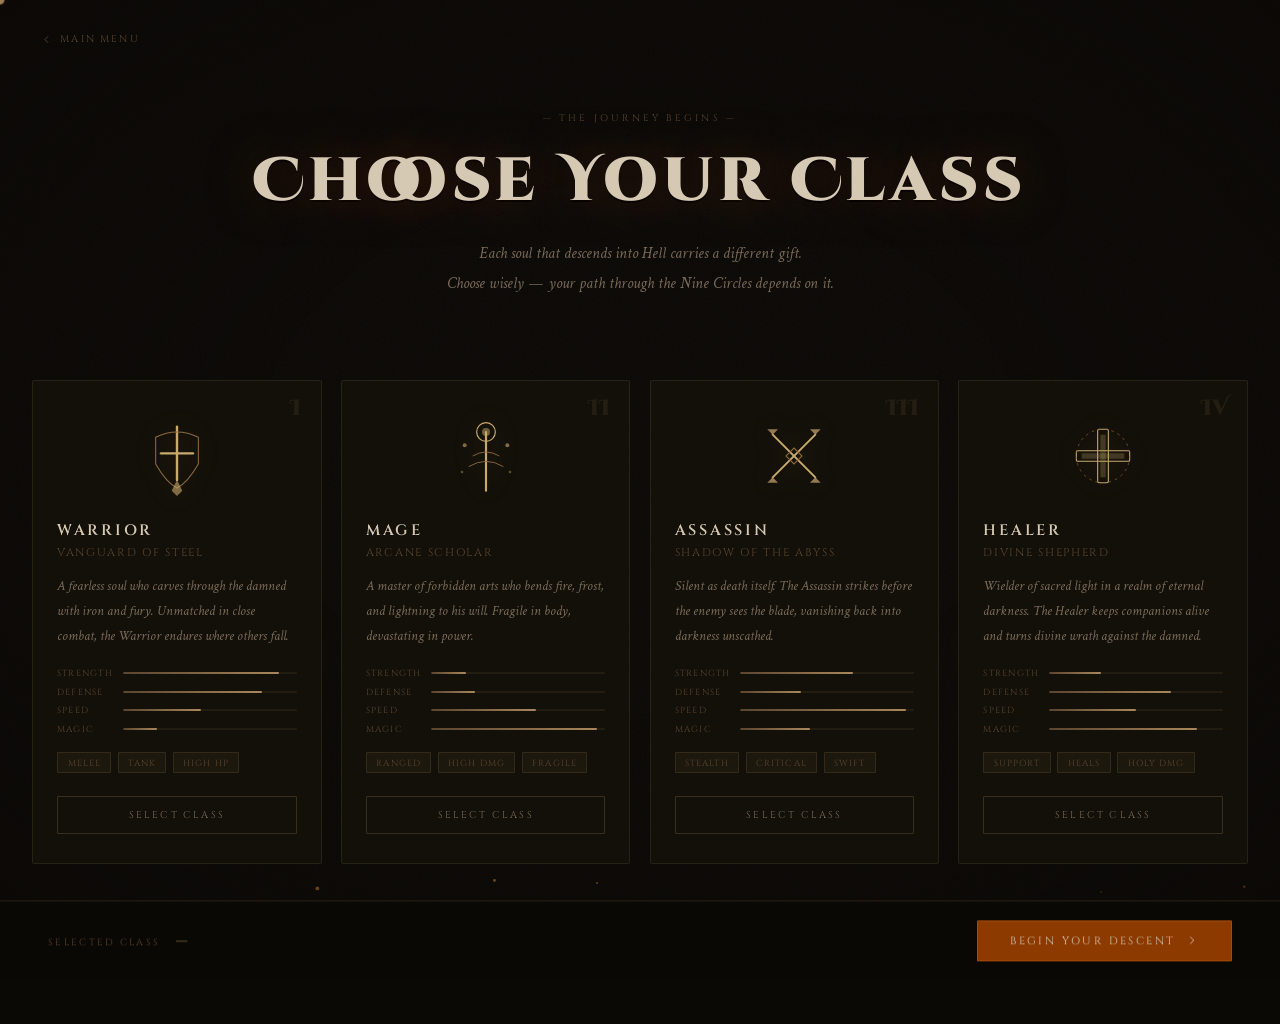
==== html/characters.html @ 92efad8e "Summary new change of the code, and new ideas" ====
<!DOCTYPE html>
<html lang="en">
<head>
  <meta charset="UTF-8"/>
  <meta name="viewport" content="width=device-width,initial-scale=1.0"/>
  <title>Choose Your Class — Inferno Quest</title>
  <link rel="preconnect" href="https://fonts.googleapis.com"/>
  <link href="https://fonts.googleapis.com/css2?family=Cinzel+Decorative:wght@700;900&family=Cinzel:wght@400;600&family=Crimson+Text:ital,wght@0,400;1,400&display=swap" rel="stylesheet"/>
  <link rel="stylesheet" href="../css/characters.css"/>
</head>
<body>

<div id="cursor"></div>
<canvas id="cvs"></canvas>

<!-- Vignettatura -->
<div class="vignette"></div>

<!-- Indietro -->
<a class="back-link" href="./home.html">
  <svg width="13" height="13" viewBox="0 0 24 24" fill="none" stroke="currentColor" stroke-width="1.6">
    <polyline points="15 18 9 12 15 6"/>
  </svg>
  Main Menu
</a>

<div class="page">

  <!-- Intestazione -->
  <header class="page-header">
    <div class="header-label">— The Journey Begins —</div>
    <h1 class="page-title">Choose Your Class</h1>
    <p class="page-sub">
      Each soul that descends into Hell carries a different gift.<br/>
      Choose wisely — your path through the Nine Circles depends on it.
    </p>
  </header>

  <!-- Griglia delle classi -->
  <div class="class-grid" id="classGrid">

    <!-- GUERRIERO -->
    <div class="class-card" data-class="warrior" tabindex="0" role="button" aria-label="Select Warrior">
      <div class="card-bg">
        <div class="card-bg-glow warrior-glow"></div>
      </div>
      <div class="card-emblem">
        <svg viewBox="0 0 60 60" fill="none" xmlns="http://www.w3.org/2000/svg">
          <!-- Spada -->
          <line x1="30" y1="8" x2="30" y2="48" stroke="#C8A96E" stroke-width="1.8" stroke-linecap="round"/>
          <!-- Guardia -->
          <line x1="18" y1="28" x2="42" y2="28" stroke="#C8A96E" stroke-width="1.8" stroke-linecap="round"/>
          <!-- Contorno dello scudo -->
          <path d="M14 16 Q30 8 46 16 L46 36 Q38 50 30 54 Q22 50 14 36 Z" stroke="#8B6A40" stroke-width=".8" fill="none"/>
          <!-- Impugnatura a rombo -->
          <polygon points="30,48 26,56 30,60 34,56" fill="#C8A96E" opacity=".6"/>
        </svg>
      </div>
      <div class="card-number">I</div>
      <div class="card-body">
        <h2 class="card-title">Warrior</h2>
        <p class="card-role">Vanguard of Steel</p>
        <p class="card-desc">
          A fearless soul who carves through the damned with iron and fury.
          Unmatched in close combat, the Warrior endures where others fall.
        </p>
        <div class="card-stats">
          <div class="stat"><span class="stat-name">Strength</span><div class="stat-bar"><div class="stat-fill" style="--w:90%"></div></div></div>
          <div class="stat"><span class="stat-name">Defense</span><div class="stat-bar"><div class="stat-fill" style="--w:80%"></div></div></div>
          <div class="stat"><span class="stat-name">Speed</span><div class="stat-bar"><div class="stat-fill" style="--w:45%"></div></div></div>
          <div class="stat"><span class="stat-name">Magic</span><div class="stat-bar"><div class="stat-fill" style="--w:20%"></div></div></div>
        </div>
        <div class="card-tags">
          <span class="tag">Melee</span>
          <span class="tag">Tank</span>
          <span class="tag">High HP</span>
        </div>
      </div>
      <button class="card-select-btn">Select Class</button>
      <div class="card-border-anim"></div>
    </div>

    <!-- MAGO -->
    <div class="class-card" data-class="mage" tabindex="0" role="button" aria-label="Select Mage">
      <div class="card-bg">
        <div class="card-bg-glow mage-glow"></div>
      </div>
      <div class="card-emblem">
        <svg viewBox="0 0 60 60" fill="none" xmlns="http://www.w3.org/2000/svg">
          <!-- Bastone -->
          <line x1="30" y1="12" x2="30" y2="56" stroke="#C8A96E" stroke-width="1.6" stroke-linecap="round"/>
          <!-- Sfera -->
          <circle cx="30" cy="12" r="7" stroke="#C8A96E" stroke-width=".9" fill="none"/>
          <circle cx="30" cy="12" r="3" fill="#C8A96E" opacity=".5"/>
          <!-- Linee arcane -->
          <path d="M20 30 Q30 24 40 30" stroke="#8B6A40" stroke-width=".7" fill="none"/>
          <path d="M17 38 Q30 30 43 38" stroke="#8B6A40" stroke-width=".7" fill="none"/>
          <!-- Stelle -->
          <circle cx="14" cy="22" r="1.5" fill="#C8A96E" opacity=".6"/>
          <circle cx="46" cy="22" r="1.5" fill="#C8A96E" opacity=".6"/>
          <circle cx="12" cy="42" r="1" fill="#C8A96E" opacity=".4"/>
          <circle cx="48" cy="42" r="1" fill="#C8A96E" opacity=".4"/>
        </svg>
      </div>
      <div class="card-number">II</div>
      <div class="card-body">
        <h2 class="card-title">Mage</h2>
        <p class="card-role">Arcane Scholar</p>
        <p class="card-desc">
          A master of forbidden arts who bends fire, frost, and lightning to
          his will. Fragile in body, devastating in power.
        </p>
        <div class="card-stats">
          <div class="stat"><span class="stat-name">Strength</span><div class="stat-bar"><div class="stat-fill" style="--w:20%"></div></div></div>
          <div class="stat"><span class="stat-name">Defense</span><div class="stat-bar"><div class="stat-fill" style="--w:25%"></div></div></div>
          <div class="stat"><span class="stat-name">Speed</span><div class="stat-bar"><div class="stat-fill" style="--w:60%"></div></div></div>
          <div class="stat"><span class="stat-name">Magic</span><div class="stat-bar"><div class="stat-fill" style="--w:95%"></div></div></div>
        </div>
        <div class="card-tags">
          <span class="tag">Ranged</span>
          <span class="tag">High DMG</span>
          <span class="tag">Fragile</span>
        </div>
      </div>
      <button class="card-select-btn">Select Class</button>
      <div class="card-border-anim"></div>
    </div>

    <!-- ASSASSINO -->
    <div class="class-card" data-class="assassin" tabindex="0" role="button" aria-label="Select Assassin">
      <div class="card-bg">
        <div class="card-bg-glow assassin-glow"></div>
      </div>
      <div class="card-emblem">
        <svg viewBox="0 0 60 60" fill="none" xmlns="http://www.w3.org/2000/svg">
          <!-- Due pugnali incrociati -->
          <line x1="14" y1="14" x2="46" y2="46" stroke="#C8A96E" stroke-width="1.5" stroke-linecap="round"/>
          <line x1="46" y1="14" x2="14" y2="46" stroke="#C8A96E" stroke-width="1.5" stroke-linecap="round"/>
          <!-- Punte -->
          <polygon points="14,14 10,10 18,10" fill="#C8A96E" opacity=".7"/>
          <polygon points="46,14 50,10 42,10" fill="#C8A96E" opacity=".7"/>
          <polygon points="14,46 10,50 18,50" fill="#C8A96E" opacity=".7"/>
          <polygon points="46,46 50,50 42,50" fill="#C8A96E" opacity=".7"/>
          <!-- Gemma centrale -->
          <polygon points="30,24 36,30 30,36 24,30" stroke="#8B6A40" stroke-width=".8" fill="none"/>
        </svg>
      </div>
      <div class="card-number">III</div>
      <div class="card-body">
        <h2 class="card-title">Assassin</h2>
        <p class="card-role">Shadow of the Abyss</p>
        <p class="card-desc">
          Silent as death itself. The Assassin strikes before the enemy
          sees the blade, vanishing back into darkness unscathed.
        </p>
        <div class="card-stats">
          <div class="stat"><span class="stat-name">Strength</span><div class="stat-bar"><div class="stat-fill" style="--w:65%"></div></div></div>
          <div class="stat"><span class="stat-name">Defense</span><div class="stat-bar"><div class="stat-fill" style="--w:35%"></div></div></div>
          <div class="stat"><span class="stat-name">Speed</span><div class="stat-bar"><div class="stat-fill" style="--w:95%"></div></div></div>
          <div class="stat"><span class="stat-name">Magic</span><div class="stat-bar"><div class="stat-fill" style="--w:40%"></div></div></div>
        </div>
        <div class="card-tags">
          <span class="tag">Stealth</span>
          <span class="tag">Critical</span>
          <span class="tag">Swift</span>
        </div>
      </div>
      <button class="card-select-btn">Select Class</button>
      <div class="card-border-anim"></div>
    </div>

    <!-- GUARITORE -->
    <div class="class-card" data-class="healer" tabindex="0" role="button" aria-label="Select Healer">
      <div class="card-bg">
        <div class="card-bg-glow healer-glow"></div>
      </div>
      <div class="card-emblem">
        <svg viewBox="0 0 60 60" fill="none" xmlns="http://www.w3.org/2000/svg">
          <!-- Croce di luce -->
          <rect x="26" y="10" width="8" height="40" rx="1" stroke="#C8A96E" stroke-width=".8" fill="none"/>
          <rect x="10" y="26" width="40" height="8" rx="1" stroke="#C8A96E" stroke-width=".8" fill="none"/>
          <!-- Bagliore interno della croce -->
          <rect x="28" y="14" width="4" height="32" rx=".5" fill="#C8A96E" opacity=".25"/>
          <rect x="14" y="28" width="32" height="4" rx=".5" fill="#C8A96E" opacity=".25"/>
          <!-- Aureola -->
          <circle cx="30" cy="30" r="20" stroke="#8B6A40" stroke-width=".5" stroke-dasharray="2 3" fill="none"/>
        </svg>
      </div>
      <div class="card-number">IV</div>
      <div class="card-body">
        <h2 class="card-title">Healer</h2>
        <p class="card-role">Divine Shepherd</p>
        <p class="card-desc">
          Wielder of sacred light in a realm of eternal darkness. The Healer
          keeps companions alive and turns divine wrath against the damned.
        </p>
        <div class="card-stats">
          <div class="stat"><span class="stat-name">Strength</span><div class="stat-bar"><div class="stat-fill" style="--w:30%"></div></div></div>
          <div class="stat"><span class="stat-name">Defense</span><div class="stat-bar"><div class="stat-fill" style="--w:70%"></div></div></div>
          <div class="stat"><span class="stat-name">Speed</span><div class="stat-bar"><div class="stat-fill" style="--w:50%"></div></div></div>
          <div class="stat"><span class="stat-name">Magic</span><div class="stat-bar"><div class="stat-fill" style="--w:85%"></div></div></div>
        </div>
        <div class="card-tags">
          <span class="tag">Support</span>
          <span class="tag">Heals</span>
          <span class="tag">Holy DMG</span>
        </div>
      </div>
      <button class="card-select-btn">Select Class</button>
      <div class="card-border-anim"></div>
    </div>

  </div><!-- /class-grid -->

  <!-- Barra di conferma, nascosta fino alla selezione -->
  <div class="confirm-bar" id="confirmBar">
    <div class="confirm-info">
      <span class="confirm-label">Selected Class</span>
      <span class="confirm-name" id="confirmName">—</span>
    </div>
    <button class="confirm-btn" id="confirmBtn">
      Begin Your Descent
      <svg width="14" height="14" viewBox="0 0 24 24" fill="none" stroke="currentColor" stroke-width="1.5">
        <polyline points="9 18 15 12 9 6"/>
      </svg>
    </button>
  </div>

</div><!-- /page -->

<!-- Finestra di conferma -->
<div class="modal" id="modal">
  <div class="modal-box">
    <div class="modal-emblem" id="modalEmblem"></div>
    <div class="modal-label">Your soul shall walk as</div>
    <div class="modal-class-name" id="modalClassName">—</div>
    <p class="modal-desc" id="modalDesc">—</p>
    <div class="modal-btns">
      <button class="modal-btn ghost" id="modalCancel">Choose Again</button>
      <button class="modal-btn primary" id="modalConfirm">Enter Hell</button>
    </div>
  </div>
</div>

<script src="../js/pages/characters.js"></script>
</body>
</html>
---- css/characters.css ----
/* ═══════════════════════════════════════════════════
   INFERNO QUEST — choose-class.css
   Elden Ring / Dark Souls aesthetic
   ═══════════════════════════════════════════════════ */

:root {
  --ash:        #0B0906;
  --stone:      #131009;
  --cinder:     #1C150E;
  --ember:      #8C3A00;
  --ember-h:    #C25A10;
  --gold:       #A8875A;
  --gold-h:     #D4AA74;
  --gold-dim:   #5A4530;
  --bone:       #D6C9B4;
  --bone-dim:   #7A6A58;
  --f-title:    'Cinzel Decorative', serif;
  --f-ui:       'Cinzel', serif;
  --f-body:     'Crimson Text', serif;
  --ease:       cubic-bezier(.22,.68,0,1.2);
  --ease-out:   cubic-bezier(.4,0,.2,1);
}

/* ── Reset ── */
*, *::before, *::after { box-sizing: border-box; margin: 0; padding: 0; }
html { font-size: 16px; }
body {
  background: var(--ash);
  color: var(--bone);
  font-family: var(--f-body);
  min-height: 100vh;
  overflow-x: hidden;
  cursor: none;
}
button, a { cursor: none; }

/* ── Noise overlay ── */
body::before {
  content: '';
  position: fixed; inset: 0; z-index: 1; pointer-events: none;
  background-image: url("data:image/svg+xml,%3Csvg viewBox='0 0 300 300' xmlns='http://www.w3.org/2000/svg'%3E%3Cfilter id='n'%3E%3CfeTurbulence type='fractalNoise' baseFrequency='.85' numOctaves='4' stitchTiles='stitch'/%3E%3C/filter%3E%3Crect width='100%25' height='100%25' filter='url(%23n)' opacity='.05'/%3E%3C/svg%3E");
  background-size: 300px; opacity: .65;
}

/* ── Canvas ── */
#cvs { position: fixed; inset: 0; z-index: 2; pointer-events: none; }

/* ── Vignette ── */
.vignette {
  position: fixed; inset: 0; z-index: 3; pointer-events: none;
  background: radial-gradient(ellipse 85% 85% at 50% 50%,
    transparent 35%, rgba(11,9,6,.9) 100%);
}

/* ── Custom cursor ── */
#cursor {
  position: fixed; z-index: 9999; pointer-events: none;
  width: 9px; height: 9px;
  background: var(--gold);
  border-radius: 50%;
  transform: translate(-50%,-50%);
  transition: width .15s, height .15s, background .2s;
  mix-blend-mode: difference;
}
#cursor.hover { width: 20px; height: 20px; background: var(--gold-h); }

/* ── Back link ── */
.back-link {
  position: fixed; top: 2rem; left: 2.5rem; z-index: 50;
  font-family: var(--f-ui); font-size: .62rem;
  letter-spacing: .22em; text-transform: uppercase;
  color: var(--gold-dim); text-decoration: none;
  display: flex; align-items: center; gap: .45rem;
  transition: color .2s;
}
.back-link:hover { color: var(--gold); }
.back-link:hover svg { transform: translateX(-3px); }
.back-link svg { transition: transform .2s; }

/* ── Page wrapper ── */
.page {
  position: relative; z-index: 10;
  padding: 7rem 2rem 10rem;
  max-width: 1280px; margin: 0 auto;
}

/* ── Page header ── */
.page-header {
  text-align: center;
  margin-bottom: 5rem;
  animation: fadeUp .9s var(--ease-out) both;
}
@keyframes fadeUp {
  from { opacity: 0; transform: translateY(18px); }
  to   { opacity: 1; transform: translateY(0); }
}

.header-label {
  font-family: var(--f-ui); font-size: .6rem;
  letter-spacing: .32em; text-transform: uppercase;
  color: var(--gold-dim); margin-bottom: 1rem;
}
.page-title {
  font-family: var(--f-title);
  font-size: clamp(2rem, 5vw, 3.8rem);
  font-weight: 900; letter-spacing: .08em;
  color: var(--bone);
  text-shadow: 0 0 50px rgba(140,58,0,.4), 0 2px 0 rgba(0,0,0,.8);
  margin-bottom: 1rem;
}
.page-sub {
  font-size: 1rem; line-height: 1.9;
  color: var(--bone-dim); font-style: italic;
}

/* ── Class grid ── */
.class-grid {
  display: grid;
  grid-template-columns: repeat(4, 1fr);
  gap: 1.2rem;
}

/* ── Class card ── */
.class-card {
  position: relative;
  background: var(--stone);
  border: 1px solid rgba(168,135,90,.14);
  border-radius: 2px;
  overflow: hidden;
  display: flex; flex-direction: column;
  padding: 0 0 1.8rem;

  /* entrance */
  opacity: 0; transform: translateY(22px);
  transition:
    opacity .55s var(--ease-out),
    transform .55s var(--ease-out),
    border-color .3s,
    box-shadow .3s;
  outline: none;
}
.class-card.entered { opacity: 1; transform: translateY(0); }

.class-card:hover {
  border-color: rgba(168,135,90,.45);
  box-shadow: 0 0 30px rgba(100,40,0,.25), 0 8px 30px rgba(0,0,0,.4);
  transform: translateY(-4px) !important;
}
.class-card:focus-visible {
  border-color: var(--gold);
  box-shadow: 0 0 0 2px var(--gold-dim);
}
.class-card.active {
  border-color: var(--gold);
  box-shadow: 0 0 40px rgba(168,135,90,.2), 0 8px 40px rgba(0,0,0,.5);
}

/* Atmospheric bg glow per class */
.card-bg { position: absolute; inset: 0; pointer-events: none; z-index: 0; }
.card-bg-glow {
  position: absolute; border-radius: 50%;
  filter: blur(40px); opacity: 0;
  transition: opacity .5s;
}
.class-card:hover .card-bg-glow,
.class-card.active .card-bg-glow { opacity: 1; }

.warrior-glow  { width: 160px; height: 160px; top: -40px; left: 50%; transform: translateX(-50%); background: rgba(180,80,0,.35); }
.mage-glow     { width: 160px; height: 160px; top: -40px; left: 50%; transform: translateX(-50%); background: rgba(60,80,200,.3); }
.assassin-glow { width: 160px; height: 160px; top: -40px; left: 50%; transform: translateX(-50%); background: rgba(30,120,60,.28); }
.healer-glow   { width: 160px; height: 160px; top: -40px; left: 50%; transform: translateX(-50%); background: rgba(180,150,50,.3); }

/* Card number */
.card-number {
  position: absolute; top: 1rem; right: 1.2rem;
  font-family: var(--f-title); font-size: 1.4rem; font-weight: 900;
  color: rgba(168,135,90,.12); z-index: 2; line-height: 1;
  transition: color .3s;
}
.class-card:hover .card-number,
.class-card.active .card-number { color: rgba(168,135,90,.28); }

/* Emblem */
.card-emblem {
  position: relative; z-index: 2;
  width: 80px; height: 80px;
  margin: 2.2rem auto 1.5rem;
  filter: drop-shadow(0 0 12px rgba(168,135,90,.2));
  transition: filter .3s, transform .35s var(--ease);
}
.class-card:hover .card-emblem {
  filter: drop-shadow(0 0 22px rgba(168,135,90,.45));
  transform: scale(1.06);
}
.class-card.active .card-emblem {
  filter: drop-shadow(0 0 28px rgba(168,135,90,.6));
}

/* Card body */
.card-body { position: relative; z-index: 2; padding: 0 1.5rem; flex: 1; }

.card-title {
  font-family: var(--f-ui); font-size: .95rem; font-weight: 600;
  letter-spacing: .18em; text-transform: uppercase; color: var(--bone);
  margin-bottom: .25rem;
}
.card-role {
  font-size: .7rem; letter-spacing: .15em; text-transform: uppercase;
  color: var(--gold-dim); margin-bottom: .9rem;
  font-family: var(--f-ui);
}
.card-desc {
  font-size: .88rem; line-height: 1.75; color: var(--bone-dim);
  font-style: italic; margin-bottom: 1.2rem;
}

/* Stats */
.card-stats { display: flex; flex-direction: column; gap: .4rem; margin-bottom: 1.1rem; }
.stat { display: flex; align-items: center; gap: .6rem; }
.stat-name {
  font-family: var(--f-ui); font-size: .55rem;
  letter-spacing: .14em; text-transform: uppercase;
  color: var(--gold-dim); min-width: 56px;
}
.stat-bar {
  flex: 1; height: 2px; background: rgba(168,135,90,.1);
  border-radius: 1px; overflow: hidden;
}
.stat-fill {
  height: 100%; width: 0;
  background: linear-gradient(to right, var(--gold-dim), var(--gold));
  border-radius: 1px;
  transition: width .8s var(--ease-out);
}
.class-card.entered .stat-fill { width: var(--w); }

/* Tags */
.card-tags { display: flex; gap: .4rem; flex-wrap: wrap; }
.tag {
  font-family: var(--f-ui); font-size: .55rem;
  letter-spacing: .12em; text-transform: uppercase;
  padding: .22rem .6rem; border-radius: 1px;
  background: rgba(168,135,90,.07);
  border: 1px solid rgba(168,135,90,.16);
  color: var(--gold-dim);
}

/* Select button */
.card-select-btn {
  position: relative; z-index: 2;
  margin: 1.4rem 1.5rem 0;
  padding: .7rem 1rem;
  background: transparent;
  border: 1px solid rgba(168,135,90,.25);
  border-radius: 1px;
  font-family: var(--f-ui); font-size: .62rem;
  letter-spacing: .22em; text-transform: uppercase;
  color: var(--bone-dim);
  width: calc(100% - 3rem);
  transition: background .25s, border-color .25s, color .25s;
}
.card-select-btn:hover { background: rgba(168,135,90,.08); border-color: var(--gold); color: var(--gold); }
.class-card.active .card-select-btn {
  background: rgba(168,135,90,.12); border-color: var(--gold); color: var(--gold);
}

/* Animated border on active */
.card-border-anim {
  position: absolute; inset: 0; z-index: 1; pointer-events: none;
  border: 1px solid transparent;
  transition: border-color .3s;
}
.class-card.active .card-border-anim { border-color: rgba(168,135,90,.3); }

/* Horizontal top accent line */
.class-card::after {
  content: '';
  position: absolute; top: 0; left: 0; right: 0;
  height: 1px;
  background: linear-gradient(to right, transparent, var(--gold-dim), transparent);
  opacity: 0; transition: opacity .3s;
}
.class-card:hover::after,
.class-card.active::after { opacity: 1; }

/* ── Confirm bar ── */
.confirm-bar {
  position: fixed; bottom: 0; left: 0; right: 0;
  z-index: 200;
  display: flex; align-items: center; justify-content: space-between;
  padding: 1.2rem 3rem;
  background: rgba(11,9,6,.95);
  border-top: 1px solid rgba(168,135,90,.2);
  backdrop-filter: blur(12px);
  transform: translateY(100%);
  transition: transform .4s var(--ease-out);
}
.confirm-bar.visible { transform: translateY(0); }

.confirm-info { display: flex; align-items: baseline; gap: 1rem; }
.confirm-label {
  font-family: var(--f-ui); font-size: .6rem;
  letter-spacing: .24em; text-transform: uppercase; color: var(--gold-dim);
}
.confirm-name {
  font-family: var(--f-ui); font-size: .88rem;
  letter-spacing: .14em; text-transform: uppercase; color: var(--gold);
}

.confirm-btn {
  display: flex; align-items: center; gap: .6rem;
  padding: .75rem 2rem;
  background: var(--ember);
  border: 1px solid rgba(194,90,16,.5); border-radius: 1px;
  font-family: var(--f-ui); font-size: .68rem;
  letter-spacing: .22em; text-transform: uppercase;
  color: var(--bone);
  transition: background .25s, box-shadow .25s, transform .2s;
}
.confirm-btn:hover {
  background: var(--ember-h);
  box-shadow: 0 0 24px rgba(194,90,16,.35);
  transform: translateY(-1px);
}
.confirm-btn svg { transition: transform .2s; }
.confirm-btn:hover svg { transform: translateX(3px); }

/* ── Modal ── */
.modal {
  position: fixed; inset: 0; z-index: 500;
  display: flex; align-items: center; justify-content: center;
  background: rgba(0,0,0,0); backdrop-filter: blur(0px);
  pointer-events: none;
  transition: background .35s, backdrop-filter .35s;
}
.modal.open {
  background: rgba(0,0,0,.75);
  backdrop-filter: blur(8px);
  pointer-events: all;
}
.modal-box {
  background: var(--cinder);
  border: 1px solid rgba(168,135,90,.3);
  border-radius: 2px;
  padding: 3rem 2.5rem;
  max-width: 420px; width: 90%;
  text-align: center;
  box-shadow: 0 30px 70px rgba(0,0,0,.7), 0 0 40px rgba(100,40,0,.1);
  transform: scale(.92) translateY(16px);
  opacity: 0;
  transition: transform .35s var(--ease), opacity .35s;
}
.modal.open .modal-box { transform: scale(1) translateY(0); opacity: 1; }

.modal-label {
  font-family: var(--f-ui); font-size: .6rem;
  letter-spacing: .28em; text-transform: uppercase;
  color: var(--gold-dim); margin-bottom: .6rem;
}
.modal-class-name {
  font-family: var(--f-title); font-size: 1.8rem;
  font-weight: 900; letter-spacing: .1em;
  color: var(--gold);
  text-shadow: 0 0 30px rgba(168,135,90,.4);
  margin-bottom: .8rem;
}
.modal-desc {
  font-size: .92rem; line-height: 1.8;
  color: var(--bone-dim); font-style: italic;
  margin-bottom: 2rem;
}
.modal-btns { display: flex; gap: .8rem; justify-content: center; }

.modal-btn {
  padding: .7rem 1.6rem;
  font-family: var(--f-ui); font-size: .65rem;
  letter-spacing: .2em; text-transform: uppercase;
  border-radius: 1px;
  transition: background .2s, border-color .2s, color .2s, box-shadow .2s;
}
.modal-btn.primary {
  background: var(--ember); color: var(--bone);
  border: 1px solid rgba(194,90,16,.5);
  box-shadow: 0 0 0 rgba(194,90,16,.3);
}
.modal-btn.primary:hover {
  background: var(--ember-h);
  box-shadow: 0 0 20px rgba(194,90,16,.35);
}
.modal-btn.ghost {
  background: transparent; color: var(--bone-dim);
  border: 1px solid rgba(168,135,90,.28);
}
.modal-btn.ghost:hover { border-color: var(--gold); color: var(--gold); background: rgba(168,135,90,.05); }

/* Horizontal rule below class name in modal */
.modal-box::before {
  content: '';
  display: block; width: 60px; height: 1px;
  background: linear-gradient(to right, transparent, var(--gold-dim), transparent);
  margin: 0 auto 1.5rem;
}

/* ── Responsive ── */
@media (max-width: 1024px) {
  .class-grid { grid-template-columns: repeat(2, 1fr); gap: 1rem; }
}
@media (max-width: 600px) {
  .page { padding: 6rem 1.2rem 9rem; }
  .class-grid { grid-template-columns: 1fr; gap: .9rem; }
  .confirm-bar { padding: 1rem 1.5rem; }
  .back-link { left: 1.2rem; top: 1.2rem; }
}
@media (prefers-reduced-motion: reduce) {
  *, *::before, *::after { animation-duration: .01ms !important; transition-duration: .01ms !important; }
}
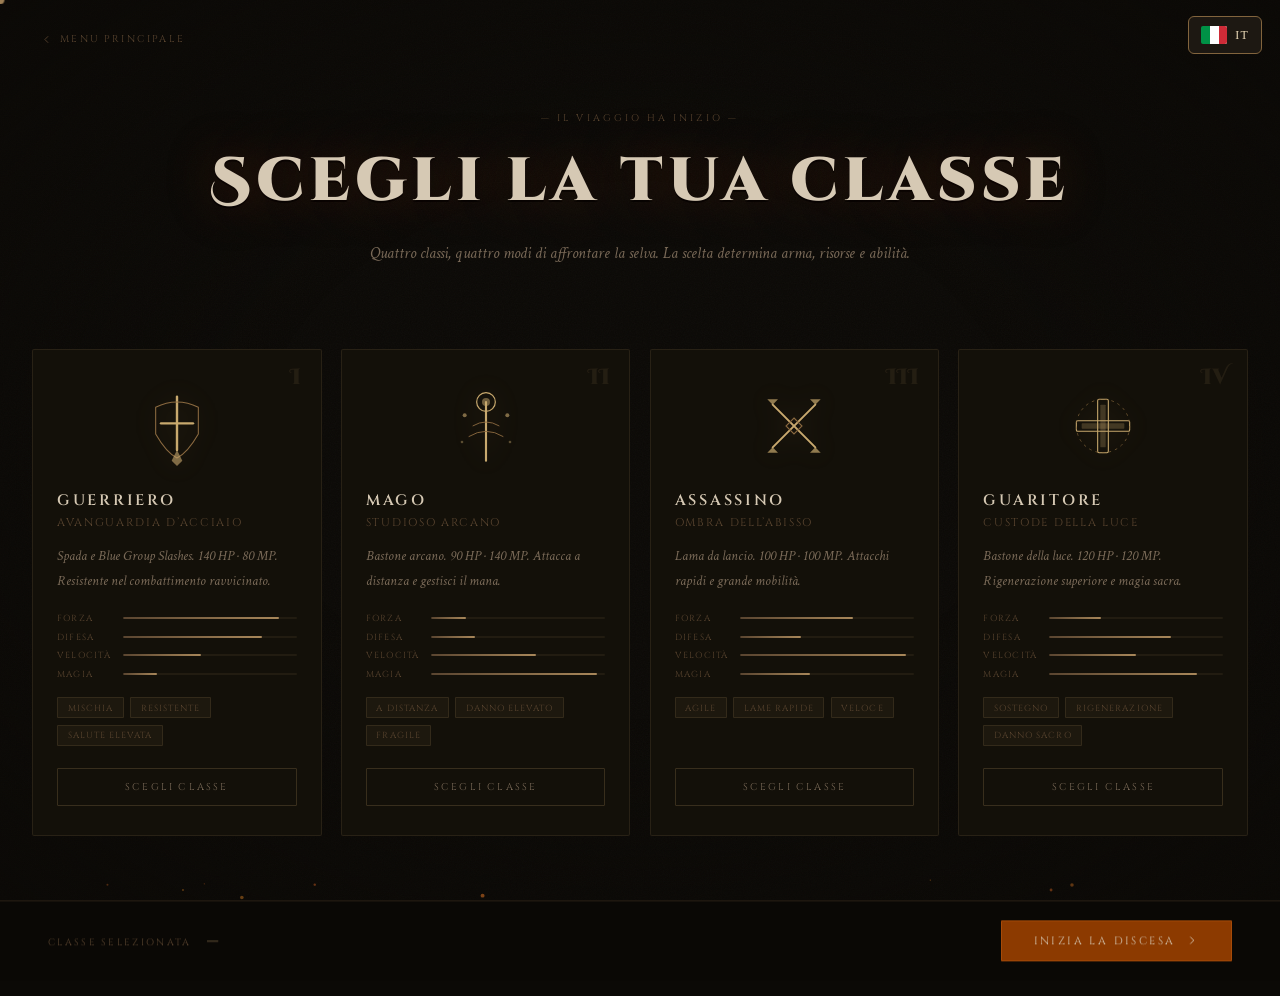
==== commit bc836e7c: "Summary a small modification of combat system and all" ====
--- a/html/characters.html
+++ b/html/characters.html
@@ -3,12 +3,14 @@
 <head>
   <meta charset="UTF-8"/>
   <meta name="viewport" content="width=device-width,initial-scale=1.0"/>
-  <title>Choose Your Class — Inferno Quest</title>
+  <title data-it="Scegli la tua classe — Inferno Quest" data-en="Choose Your Class — Inferno Quest">Scegli la tua classe — Inferno Quest</title>
   <link rel="preconnect" href="https://fonts.googleapis.com"/>
   <link href="https://fonts.googleapis.com/css2?family=Cinzel+Decorative:wght@700;900&family=Cinzel:wght@400;600&family=Crimson+Text:ital,wght@0,400;1,400&display=swap" rel="stylesheet"/>
   <link rel="stylesheet" href="../css/characters.css"/>
+<link rel="stylesheet" href="../css/common-ui.css">
 </head>
 <body>
+<button type="button" class="language-toggle" data-language-toggle></button>
 
 <div id="cursor"></div>
 <canvas id="cvs"></canvas>
@@ -21,19 +23,16 @@
   <svg width="13" height="13" viewBox="0 0 24 24" fill="none" stroke="currentColor" stroke-width="1.6">
     <polyline points="15 18 9 12 15 6"/>
   </svg>
-  Main Menu
+  <span data-it="Menu principale" data-en="Main Menu">Menu principale</span>
 </a>
 
 <div class="page">
 
   <!-- Intestazione -->
   <header class="page-header">
-    <div class="header-label">— The Journey Begins —</div>
-    <h1 class="page-title">Choose Your Class</h1>
-    <p class="page-sub">
-      Each soul that descends into Hell carries a different gift.<br/>
-      Choose wisely — your path through the Nine Circles depends on it.
-    </p>
+    <div class="header-label"><span data-it="— Il viaggio ha inizio —" data-en="— The Journey Begins —">— Il viaggio ha inizio —</span></div>
+    <h1 class="page-title"><span data-it="Scegli la tua classe" data-en="Choose Your Class">Scegli la tua classe</span></h1>
+    <p class="page-sub"><span data-it="Quattro classi, quattro modi di affrontare la selva. La scelta determina arma, risorse e abilità." data-en="Four classes, four ways to face the forest. Your choice determines weapon, resources and ability.">Quattro classi, quattro modi di affrontare la selva. La scelta determina arma, risorse e abilità.</span></p>
   </header>
 
   <!-- Griglia delle classi -->
@@ -58,25 +57,22 @@
       </div>
       <div class="card-number">I</div>
       <div class="card-body">
-        <h2 class="card-title">Warrior</h2>
-        <p class="card-role">Vanguard of Steel</p>
-        <p class="card-desc">
-          A fearless soul who carves through the damned with iron and fury.
-          Unmatched in close combat, the Warrior endures where others fall.
-        </p>
-        <div class="card-stats">
-          <div class="stat"><span class="stat-name">Strength</span><div class="stat-bar"><div class="stat-fill" style="--w:90%"></div></div></div>
-          <div class="stat"><span class="stat-name">Defense</span><div class="stat-bar"><div class="stat-fill" style="--w:80%"></div></div></div>
-          <div class="stat"><span class="stat-name">Speed</span><div class="stat-bar"><div class="stat-fill" style="--w:45%"></div></div></div>
-          <div class="stat"><span class="stat-name">Magic</span><div class="stat-bar"><div class="stat-fill" style="--w:20%"></div></div></div>
-        </div>
-        <div class="card-tags">
-          <span class="tag">Melee</span>
-          <span class="tag">Tank</span>
-          <span class="tag">High HP</span>
-        </div>
-      </div>
-      <button class="card-select-btn">Select Class</button>
+        <h2 class="card-title"><span data-it="Guerriero" data-en="Warrior">Guerriero</span></h2>
+        <p class="card-role"><span data-it="Avanguardia d’acciaio" data-en="Vanguard of Steel">Avanguardia d’acciaio</span></p>
+        <p class="card-desc"><span data-it="Spada e Blue Group Slashes. 140 HP · 80 MP. Resistente nel combattimento ravvicinato." data-en="Sword and Blue Group Slashes. 140 HP · 80 MP. Durable in close combat.">Spada e Blue Group Slashes. 140 HP · 80 MP. Resistente nel combattimento ravvicinato.</span></p>
+        <div class="card-stats">
+          <div class="stat"><span class="stat-name"><span data-it="Forza" data-en="Strength">Forza</span></span><div class="stat-bar"><div class="stat-fill" style="--w:90%"></div></div></div>
+          <div class="stat"><span class="stat-name"><span data-it="Difesa" data-en="Defense">Difesa</span></span><div class="stat-bar"><div class="stat-fill" style="--w:80%"></div></div></div>
+          <div class="stat"><span class="stat-name"><span data-it="Velocità" data-en="Speed">Velocità</span></span><div class="stat-bar"><div class="stat-fill" style="--w:45%"></div></div></div>
+          <div class="stat"><span class="stat-name"><span data-it="Magia" data-en="Magic">Magia</span></span><div class="stat-bar"><div class="stat-fill" style="--w:20%"></div></div></div>
+        </div>
+        <div class="card-tags">
+          <span class="tag"><span data-it="Mischia" data-en="Melee">Mischia</span></span>
+          <span class="tag"><span data-it="Resistente" data-en="Tank">Resistente</span></span>
+          <span class="tag"><span data-it="Salute elevata" data-en="High HP">Salute elevata</span></span>
+        </div>
+      </div>
+      <button class="card-select-btn"><span data-it="Scegli classe" data-en="Select Class">Scegli classe</span></button>
       <div class="card-border-anim"></div>
     </div>
 
@@ -104,25 +100,22 @@
       </div>
       <div class="card-number">II</div>
       <div class="card-body">
-        <h2 class="card-title">Mage</h2>
-        <p class="card-role">Arcane Scholar</p>
-        <p class="card-desc">
-          A master of forbidden arts who bends fire, frost, and lightning to
-          his will. Fragile in body, devastating in power.
-        </p>
-        <div class="card-stats">
-          <div class="stat"><span class="stat-name">Strength</span><div class="stat-bar"><div class="stat-fill" style="--w:20%"></div></div></div>
-          <div class="stat"><span class="stat-name">Defense</span><div class="stat-bar"><div class="stat-fill" style="--w:25%"></div></div></div>
-          <div class="stat"><span class="stat-name">Speed</span><div class="stat-bar"><div class="stat-fill" style="--w:60%"></div></div></div>
-          <div class="stat"><span class="stat-name">Magic</span><div class="stat-bar"><div class="stat-fill" style="--w:95%"></div></div></div>
-        </div>
-        <div class="card-tags">
-          <span class="tag">Ranged</span>
-          <span class="tag">High DMG</span>
-          <span class="tag">Fragile</span>
-        </div>
-      </div>
-      <button class="card-select-btn">Select Class</button>
+        <h2 class="card-title"><span data-it="Mago" data-en="Mage">Mago</span></h2>
+        <p class="card-role"><span data-it="Studioso arcano" data-en="Arcane Scholar">Studioso arcano</span></p>
+        <p class="card-desc"><span data-it="Bastone arcano. 90 HP · 140 MP. Attacca a distanza e gestisci il mana." data-en="Arcane staff. 90 HP · 140 MP. Attack from range and manage your mana.">Bastone arcano. 90 HP · 140 MP. Attacca a distanza e gestisci il mana.</span></p>
+        <div class="card-stats">
+          <div class="stat"><span class="stat-name"><span data-it="Forza" data-en="Strength">Forza</span></span><div class="stat-bar"><div class="stat-fill" style="--w:20%"></div></div></div>
+          <div class="stat"><span class="stat-name"><span data-it="Difesa" data-en="Defense">Difesa</span></span><div class="stat-bar"><div class="stat-fill" style="--w:25%"></div></div></div>
+          <div class="stat"><span class="stat-name"><span data-it="Velocità" data-en="Speed">Velocità</span></span><div class="stat-bar"><div class="stat-fill" style="--w:60%"></div></div></div>
+          <div class="stat"><span class="stat-name"><span data-it="Magia" data-en="Magic">Magia</span></span><div class="stat-bar"><div class="stat-fill" style="--w:95%"></div></div></div>
+        </div>
+        <div class="card-tags">
+          <span class="tag"><span data-it="A distanza" data-en="Ranged">A distanza</span></span>
+          <span class="tag"><span data-it="Danno elevato" data-en="High DMG">Danno elevato</span></span>
+          <span class="tag"><span data-it="Fragile" data-en="Fragile">Fragile</span></span>
+        </div>
+      </div>
+      <button class="card-select-btn"><span data-it="Scegli classe" data-en="Select Class">Scegli classe</span></button>
       <div class="card-border-anim"></div>
     </div>
 
@@ -147,25 +140,22 @@
       </div>
       <div class="card-number">III</div>
       <div class="card-body">
-        <h2 class="card-title">Assassin</h2>
-        <p class="card-role">Shadow of the Abyss</p>
-        <p class="card-desc">
-          Silent as death itself. The Assassin strikes before the enemy
-          sees the blade, vanishing back into darkness unscathed.
-        </p>
-        <div class="card-stats">
-          <div class="stat"><span class="stat-name">Strength</span><div class="stat-bar"><div class="stat-fill" style="--w:65%"></div></div></div>
-          <div class="stat"><span class="stat-name">Defense</span><div class="stat-bar"><div class="stat-fill" style="--w:35%"></div></div></div>
-          <div class="stat"><span class="stat-name">Speed</span><div class="stat-bar"><div class="stat-fill" style="--w:95%"></div></div></div>
-          <div class="stat"><span class="stat-name">Magic</span><div class="stat-bar"><div class="stat-fill" style="--w:40%"></div></div></div>
-        </div>
-        <div class="card-tags">
-          <span class="tag">Stealth</span>
-          <span class="tag">Critical</span>
-          <span class="tag">Swift</span>
-        </div>
-      </div>
-      <button class="card-select-btn">Select Class</button>
+        <h2 class="card-title"><span data-it="Assassino" data-en="Assassin">Assassino</span></h2>
+        <p class="card-role"><span data-it="Ombra dell’abisso" data-en="Shadow of the Abyss">Ombra dell’abisso</span></p>
+        <p class="card-desc"><span data-it="Lama da lancio. 100 HP · 100 MP. Attacchi rapidi e grande mobilità." data-en="Throwing blade. 100 HP · 100 MP. Fast attacks and high mobility.">Lama da lancio. 100 HP · 100 MP. Attacchi rapidi e grande mobilità.</span></p>
+        <div class="card-stats">
+          <div class="stat"><span class="stat-name"><span data-it="Forza" data-en="Strength">Forza</span></span><div class="stat-bar"><div class="stat-fill" style="--w:65%"></div></div></div>
+          <div class="stat"><span class="stat-name"><span data-it="Difesa" data-en="Defense">Difesa</span></span><div class="stat-bar"><div class="stat-fill" style="--w:35%"></div></div></div>
+          <div class="stat"><span class="stat-name"><span data-it="Velocità" data-en="Speed">Velocità</span></span><div class="stat-bar"><div class="stat-fill" style="--w:95%"></div></div></div>
+          <div class="stat"><span class="stat-name"><span data-it="Magia" data-en="Magic">Magia</span></span><div class="stat-bar"><div class="stat-fill" style="--w:40%"></div></div></div>
+        </div>
+        <div class="card-tags">
+          <span class="tag"><span data-it="Agile" data-en="Stealth">Agile</span></span>
+          <span class="tag"><span data-it="Lame rapide" data-en="Critical">Lame rapide</span></span>
+          <span class="tag"><span data-it="Veloce" data-en="Swift">Veloce</span></span>
+        </div>
+      </div>
+      <button class="card-select-btn"><span data-it="Scegli classe" data-en="Select Class">Scegli classe</span></button>
       <div class="card-border-anim"></div>
     </div>
 
@@ -188,25 +178,22 @@
       </div>
       <div class="card-number">IV</div>
       <div class="card-body">
-        <h2 class="card-title">Healer</h2>
-        <p class="card-role">Divine Shepherd</p>
-        <p class="card-desc">
-          Wielder of sacred light in a realm of eternal darkness. The Healer
-          keeps companions alive and turns divine wrath against the damned.
-        </p>
-        <div class="card-stats">
-          <div class="stat"><span class="stat-name">Strength</span><div class="stat-bar"><div class="stat-fill" style="--w:30%"></div></div></div>
-          <div class="stat"><span class="stat-name">Defense</span><div class="stat-bar"><div class="stat-fill" style="--w:70%"></div></div></div>
-          <div class="stat"><span class="stat-name">Speed</span><div class="stat-bar"><div class="stat-fill" style="--w:50%"></div></div></div>
-          <div class="stat"><span class="stat-name">Magic</span><div class="stat-bar"><div class="stat-fill" style="--w:85%"></div></div></div>
-        </div>
-        <div class="card-tags">
-          <span class="tag">Support</span>
-          <span class="tag">Heals</span>
-          <span class="tag">Holy DMG</span>
-        </div>
-      </div>
-      <button class="card-select-btn">Select Class</button>
+        <h2 class="card-title"><span data-it="Guaritore" data-en="Healer">Guaritore</span></h2>
+        <p class="card-role"><span data-it="Custode della luce" data-en="Divine Shepherd">Custode della luce</span></p>
+        <p class="card-desc"><span data-it="Bastone della luce. 120 HP · 120 MP. Rigenerazione superiore e magia sacra." data-en="Staff of light. 120 HP · 120 MP. Stronger regeneration and holy magic.">Bastone della luce. 120 HP · 120 MP. Rigenerazione superiore e magia sacra.</span></p>
+        <div class="card-stats">
+          <div class="stat"><span class="stat-name"><span data-it="Forza" data-en="Strength">Forza</span></span><div class="stat-bar"><div class="stat-fill" style="--w:30%"></div></div></div>
+          <div class="stat"><span class="stat-name"><span data-it="Difesa" data-en="Defense">Difesa</span></span><div class="stat-bar"><div class="stat-fill" style="--w:70%"></div></div></div>
+          <div class="stat"><span class="stat-name"><span data-it="Velocità" data-en="Speed">Velocità</span></span><div class="stat-bar"><div class="stat-fill" style="--w:50%"></div></div></div>
+          <div class="stat"><span class="stat-name"><span data-it="Magia" data-en="Magic">Magia</span></span><div class="stat-bar"><div class="stat-fill" style="--w:85%"></div></div></div>
+        </div>
+        <div class="card-tags">
+          <span class="tag"><span data-it="Sostegno" data-en="Support">Sostegno</span></span>
+          <span class="tag"><span data-it="Rigenerazione" data-en="Heals">Rigenerazione</span></span>
+          <span class="tag"><span data-it="Danno sacro" data-en="Holy DMG">Danno sacro</span></span>
+        </div>
+      </div>
+      <button class="card-select-btn"><span data-it="Scegli classe" data-en="Select Class">Scegli classe</span></button>
       <div class="card-border-anim"></div>
     </div>
 
@@ -215,11 +202,11 @@
   <!-- Barra di conferma, nascosta fino alla selezione -->
   <div class="confirm-bar" id="confirmBar">
     <div class="confirm-info">
-      <span class="confirm-label">Selected Class</span>
+      <span class="confirm-label"><span data-it="Classe selezionata" data-en="Selected Class">Classe selezionata</span></span>
       <span class="confirm-name" id="confirmName">—</span>
     </div>
     <button class="confirm-btn" id="confirmBtn">
-      Begin Your Descent
+      <span data-it="Inizia la discesa" data-en="Begin Your Descent">Inizia la discesa</span>
       <svg width="14" height="14" viewBox="0 0 24 24" fill="none" stroke="currentColor" stroke-width="1.5">
         <polyline points="9 18 15 12 9 6"/>
       </svg>
@@ -232,16 +219,17 @@
 <div class="modal" id="modal">
   <div class="modal-box">
     <div class="modal-emblem" id="modalEmblem"></div>
-    <div class="modal-label">Your soul shall walk as</div>
+    <div class="modal-label"><span data-it="La tua anima sarà" data-en="Your soul shall walk as">La tua anima sarà</span></div>
     <div class="modal-class-name" id="modalClassName">—</div>
     <p class="modal-desc" id="modalDesc">—</p>
     <div class="modal-btns">
-      <button class="modal-btn ghost" id="modalCancel">Choose Again</button>
-      <button class="modal-btn primary" id="modalConfirm">Enter Hell</button>
+      <button class="modal-btn ghost" id="modalCancel"><span data-it="Scegli di nuovo" data-en="Choose Again">Scegli di nuovo</span></button>
+      <button class="modal-btn primary" id="modalConfirm"><span data-it="Entra nell’Inferno" data-en="Enter Hell">Entra nell’Inferno</span></button>
     </div>
   </div>
 </div>
 
+<script src="../js/i18n.js"></script>
 <script src="../js/pages/characters.js"></script>
 </body>
 </html>
--- a/css/common-ui.css
+++ b/css/common-ui.css
@@ -0,0 +1,16 @@
+.language-toggle { position: fixed; top: 16px; right: 18px; z-index: 10; display: inline-flex; align-items: center; justify-content: center; gap: 8px; min-height: 38px; padding: 8px 12px; color: #ead9b7; background: #201a14ed; border: 1px solid #82643d; border-radius: 6px; cursor: pointer; font: 12px Georgia,serif; letter-spacing: .1em; }
+.language-toggle img { object-fit: cover; border-radius: 2px; }
+.language-toggle:focus-visible { outline: 2px solid #edc77f; outline-offset: 3px; }
+.hub-panel { max-width: 720px; margin: 80px auto 40px; padding: 28px; border: 1px solid #735632; border-radius: 10px; background: #17130fed; color: #e8d7b8; position: relative; z-index: 2; }
+.hub-panel h1, .hub-panel h2 { font-family: 'Cinzel',Georgia,serif; color: #c8a96e; }
+.hub-panel h1 { margin-bottom: 22px; }
+.hub-panel p { color: #bdac93; line-height: 1.7; }
+.hub-row { display: flex; justify-content: space-between; align-items: center; gap: 20px; padding: 18px 0; border-bottom: 1px solid #57402a; }
+.hub-row input[type=range] { width: 180px; accent-color: #c8a96e; }
+.hub-row .language-toggle { position: static; }
+.hub-link { color: #dfbd80; display: inline-block; margin-top: 22px; }
+.hub-controls { display: grid; grid-template-columns: 110px 1fr; gap: 12px; }
+.hub-controls dt { color: #edc77f; font-weight: bold; }
+.hub-controls dd { margin: 0; }
+.home-demo-note { font-size: 12px; color: #a48b69; max-width: 360px; margin: 20px auto 0; line-height: 1.6; }
+@media (max-width: 650px) { .hub-panel { margin: 76px 16px 24px; padding: 20px; } .hub-row { flex-wrap: wrap; } }
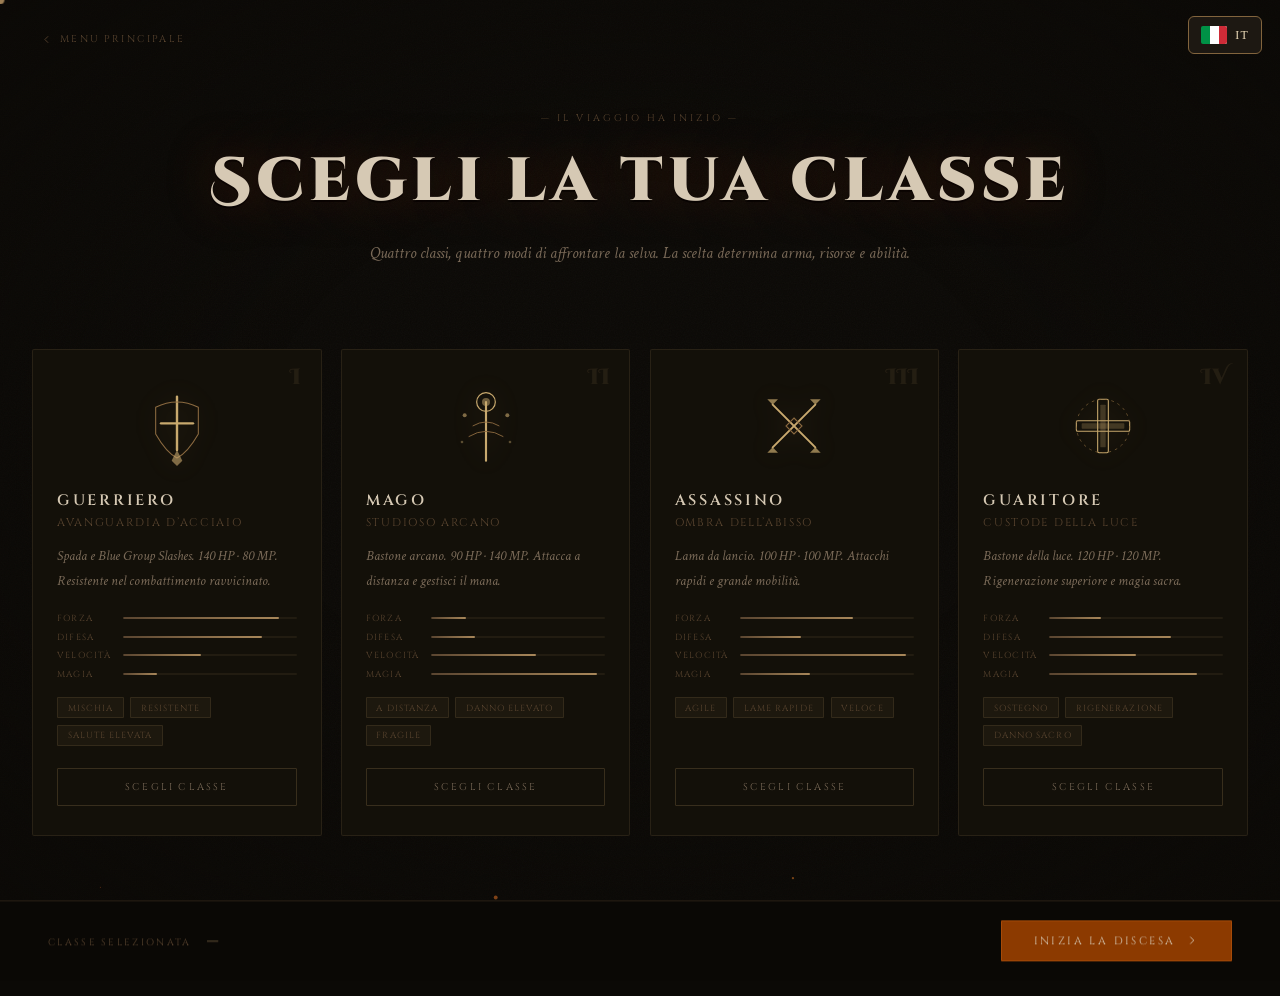
==== commit 1d33e4e3: "Summary homepage Modification homepage, solve language problem and new button tab for map" ====
--- a/html/characters.html
+++ b/html/characters.html
@@ -3,7 +3,7 @@
 <head>
   <meta charset="UTF-8"/>
   <meta name="viewport" content="width=device-width,initial-scale=1.0"/>
-  <title data-it="Scegli la tua classe — Inferno Quest" data-en="Choose Your Class — Inferno Quest">Scegli la tua classe — Inferno Quest</title>
+  <title data-it="Scegli la tua classe — Journey In The Hell" data-en="Choose Your Class — Journey In The Hell">Scegli la tua classe — Journey In The Hell</title>
   <link rel="preconnect" href="https://fonts.googleapis.com"/>
   <link href="https://fonts.googleapis.com/css2?family=Cinzel+Decorative:wght@700;900&family=Cinzel:wght@400;600&family=Crimson+Text:ital,wght@0,400;1,400&display=swap" rel="stylesheet"/>
   <link rel="stylesheet" href="../css/characters.css"/>
--- a/css/characters.css
+++ b/css/characters.css
@@ -1,5 +1,5 @@
 /* ═══════════════════════════════════════════════════
-   INFERNO QUEST — choose-class.css
+   Journey In The Hell — choose-class.css
    Elden Ring / Dark Souls aesthetic
    ═══════════════════════════════════════════════════ */
 
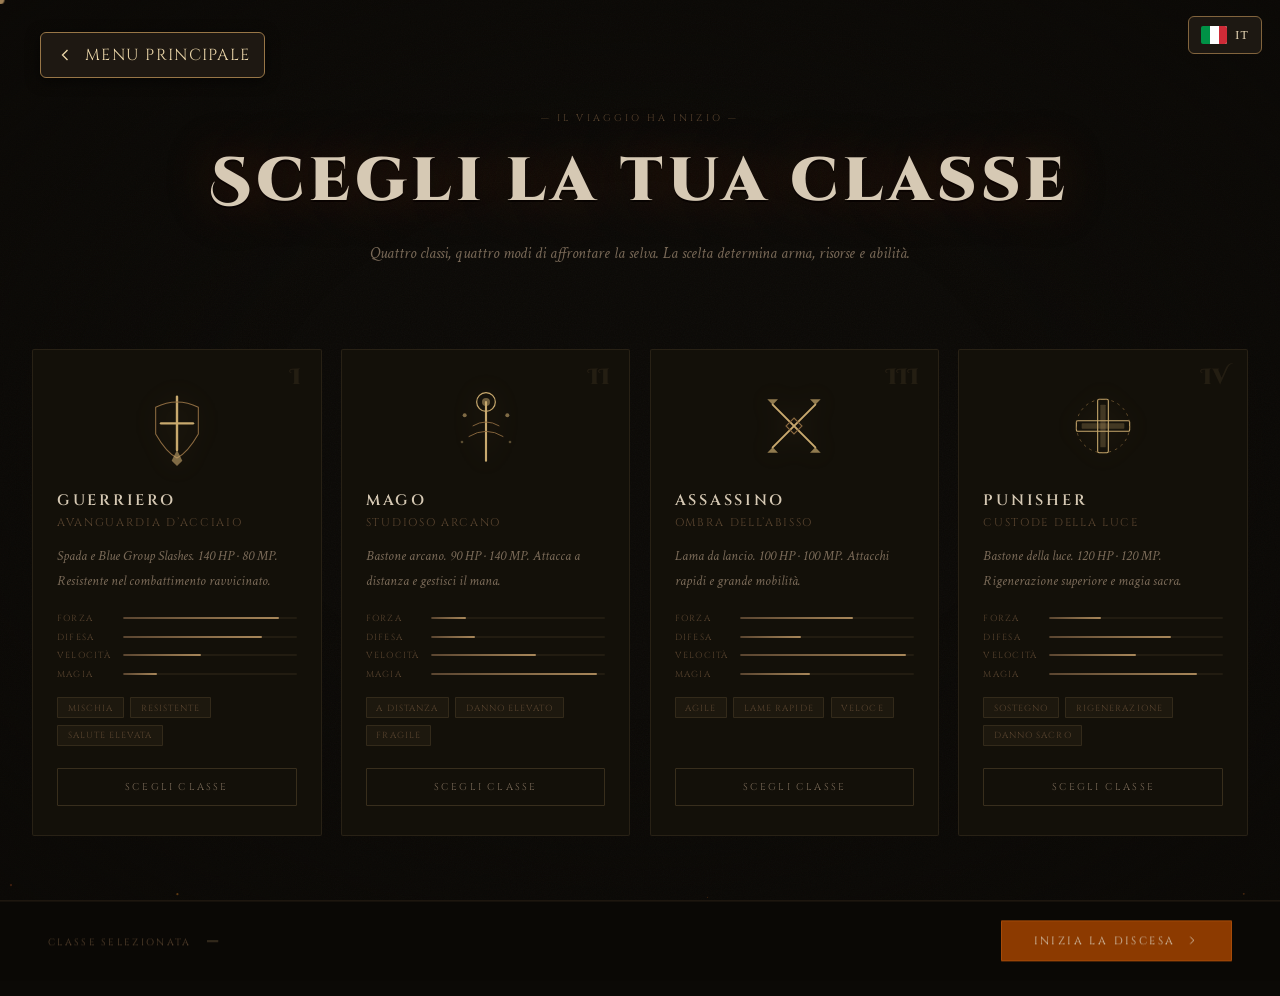
==== commit 8c0e944f: "small modification modification of homepage" ====
--- a/html/characters.html
+++ b/html/characters.html
@@ -159,8 +159,8 @@
       <div class="card-border-anim"></div>
     </div>
 
-    <!-- GUARITORE -->
-    <div class="class-card" data-class="healer" tabindex="0" role="button" aria-label="Select Healer">
+    <!-- PUNISHER / JUDICATOR -->
+    <div class="class-card" data-class="healer" tabindex="0" role="button" aria-label="Punisher / Judicator">
       <div class="card-bg">
         <div class="card-bg-glow healer-glow"></div>
       </div>
@@ -178,7 +178,7 @@
       </div>
       <div class="card-number">IV</div>
       <div class="card-body">
-        <h2 class="card-title"><span data-it="Guaritore" data-en="Healer">Guaritore</span></h2>
+        <h2 class="card-title"><span data-it="Punisher" data-en="Judicator">Punisher</span></h2>
         <p class="card-role"><span data-it="Custode della luce" data-en="Divine Shepherd">Custode della luce</span></p>
         <p class="card-desc"><span data-it="Bastone della luce. 120 HP · 120 MP. Rigenerazione superiore e magia sacra." data-en="Staff of light. 120 HP · 120 MP. Stronger regeneration and holy magic.">Bastone della luce. 120 HP · 120 MP. Rigenerazione superiore e magia sacra.</span></p>
         <div class="card-stats">
@@ -232,4 +232,4 @@
 <script src="../js/i18n.js"></script>
 <script src="../js/pages/characters.js"></script>
 </body>
-</html>+</html>
--- a/css/common-ui.css
+++ b/css/common-ui.css
@@ -1,6 +1,11 @@
 .language-toggle { position: fixed; top: 16px; right: 18px; z-index: 10; display: inline-flex; align-items: center; justify-content: center; gap: 8px; min-height: 38px; padding: 8px 12px; color: #ead9b7; background: #201a14ed; border: 1px solid #82643d; border-radius: 6px; cursor: pointer; font: 12px Georgia,serif; letter-spacing: .1em; }
 .language-toggle img { object-fit: cover; border-radius: 2px; }
 .language-toggle:focus-visible { outline: 2px solid #edc77f; outline-offset: 3px; }
+.back-link { font-size: 1rem; letter-spacing: .08em; min-height: 46px; padding: 10px 14px; gap: 10px; color: #ead5a8; background: #201a14f2; border: 1px solid #987647; border-radius: 6px; box-shadow: 0 3px 14px #0008; }
+.back-link svg { width: 20px; height: 20px; flex-shrink: 0; }
+.back-link:hover { color: #fff0cc; background: #38291c; border-color: #d4aa74; }
+.back-link:focus-visible { outline: 2px solid #edc77f; outline-offset: 3px; }
+@media (max-width: 500px) { .back-link { font-size: .85rem; left: 12px; top: 12px; padding: 10px; max-width: calc(100vw - 116px); } }
 .hub-panel { max-width: 720px; margin: 80px auto 40px; padding: 28px; border: 1px solid #735632; border-radius: 10px; background: #17130fed; color: #e8d7b8; position: relative; z-index: 2; }
 .hub-panel h1, .hub-panel h2 { font-family: 'Cinzel',Georgia,serif; color: #c8a96e; }
 .hub-panel h1 { margin-bottom: 22px; }
